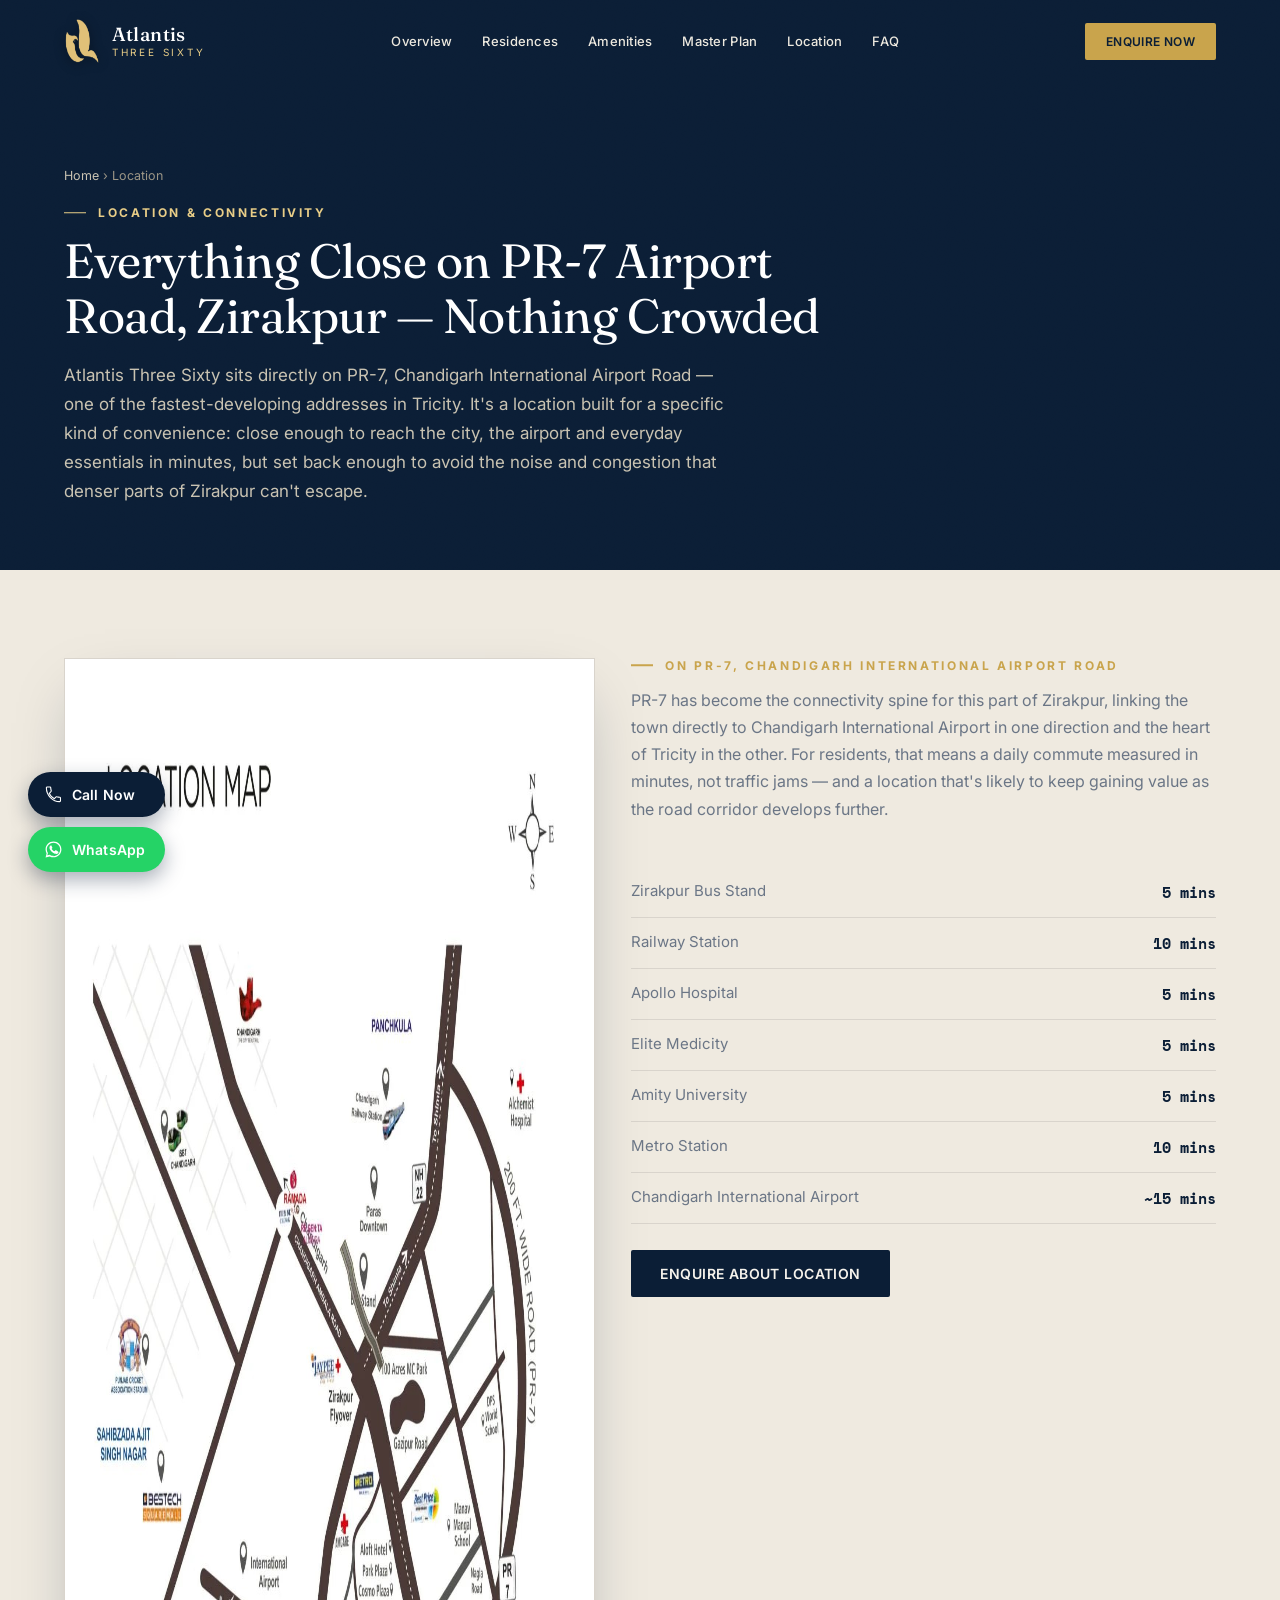
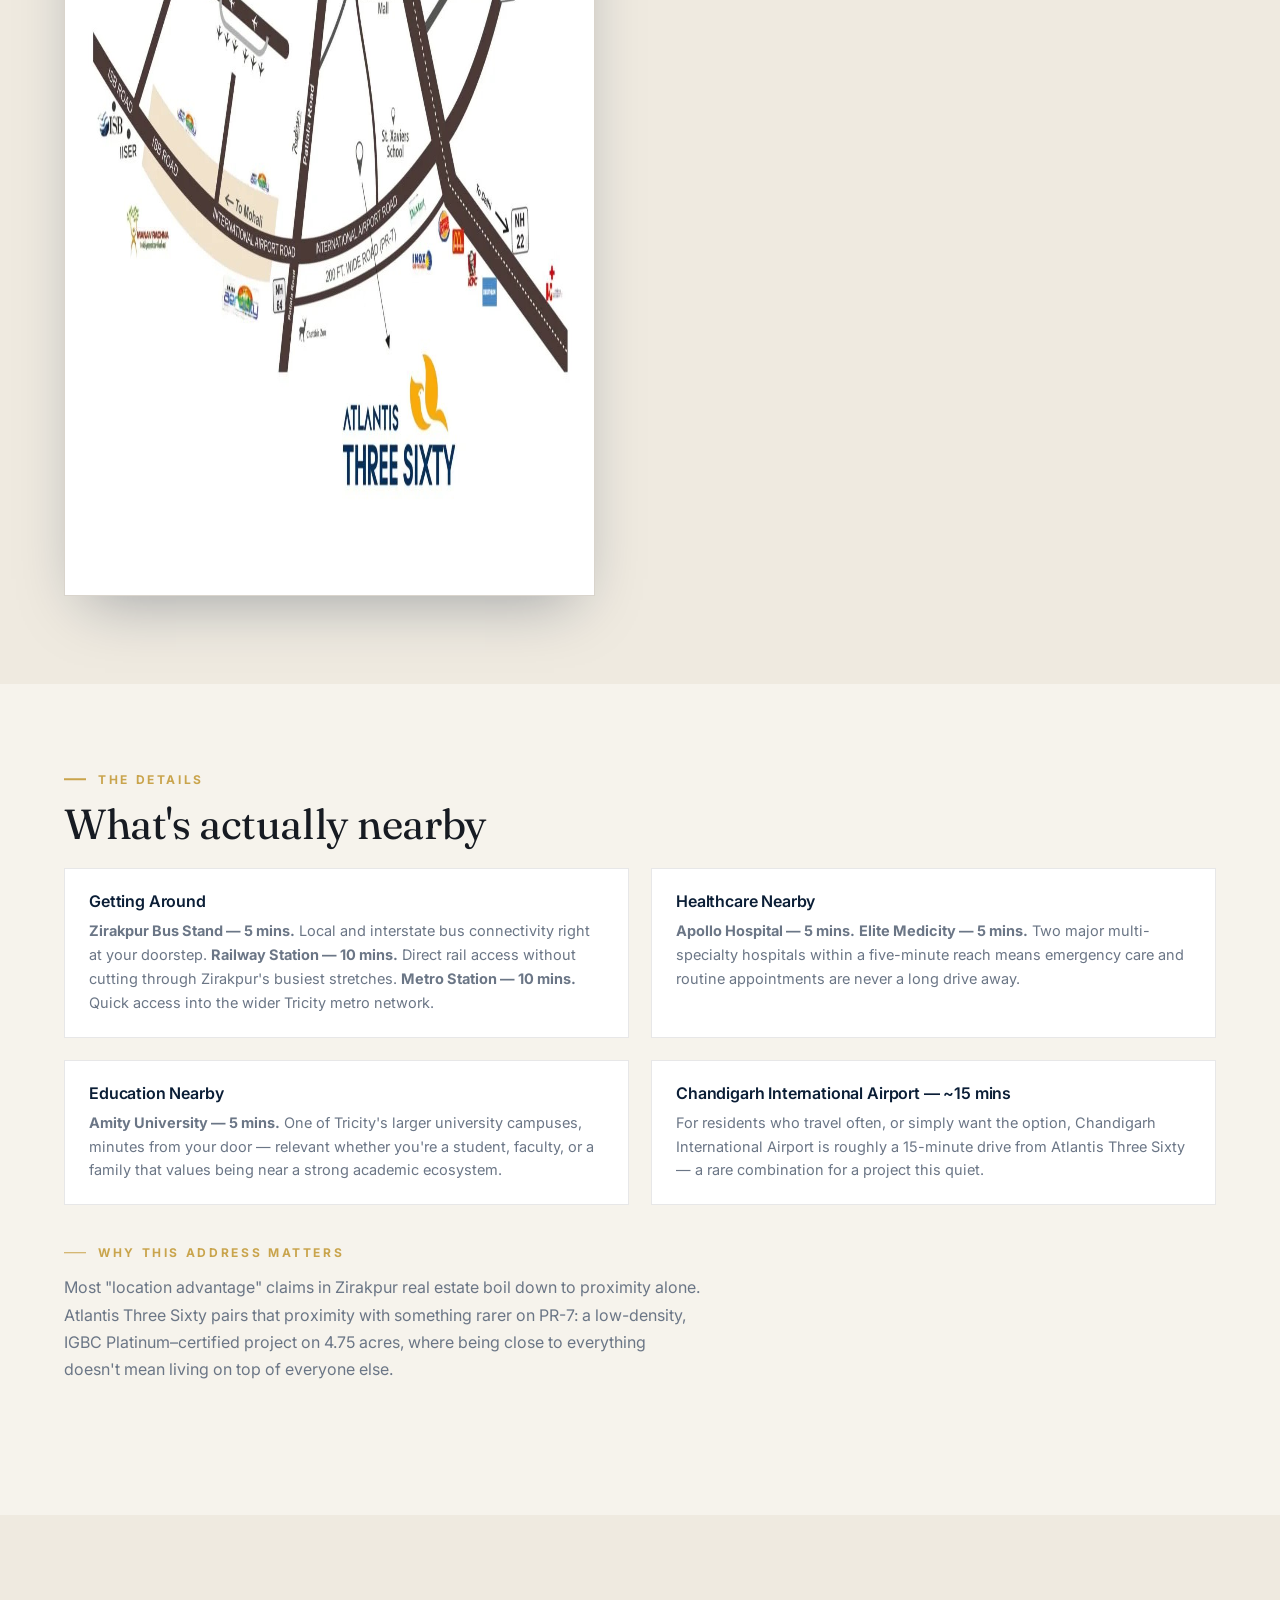
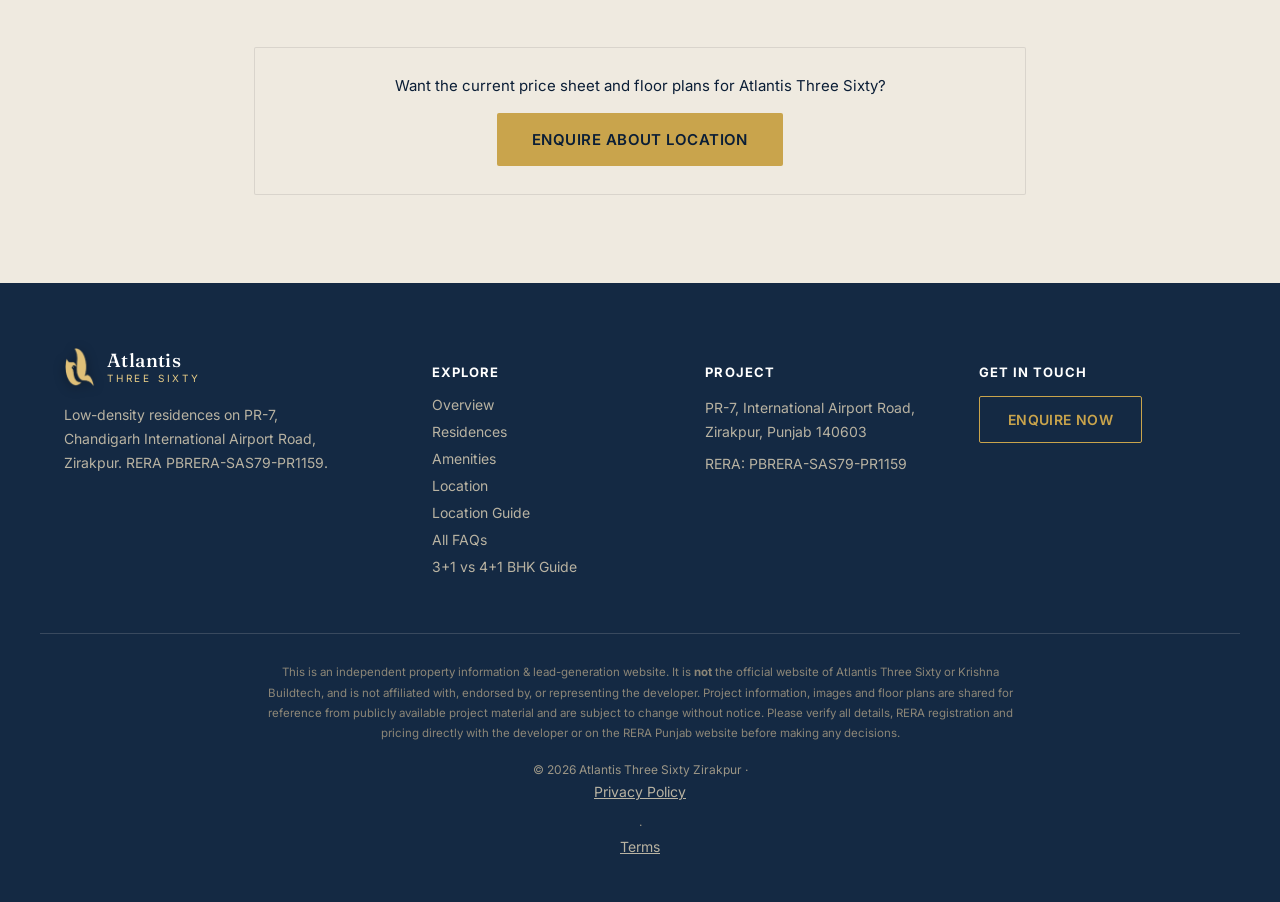
==== location/index.html @ a6341ff2 "Add files via upload" ====
<!DOCTYPE html>
<html lang="en">
<head>
<!-- Google Tag Manager -->
<script>(function(w,d,s,l,i){w[l]=w[l]||[];w[l].push({'gtm.start':
new Date().getTime(),event:'gtm.js'});var f=d.getElementsByTagName(s)[0],
j=d.createElement(s),dl=l!='dataLayer'?'&l='+l:'';j.async=true;j.src=
'https://www.googletagmanager.com/gtm.js?id='+i+dl;f.parentNode.insertBefore(j,f);
})(window,document,'script','dataLayer','GTM-KP74QM33');</script>
<!-- End Google Tag Manager -->
<meta charset="UTF-8">
<meta name="viewport" content="width=device-width, initial-scale=1, shrink-to-fit=no">
<title>Location — Atlantis Three Sixty, PR-7 Airport Road, Zirakpur</title>
<meta name="description" content="Atlantis Three Sixty sits on PR-7, Chandigarh International Airport Road, Zirakpur — minutes from the bus stand, railway station, Elite Medicity, Amity University and the airport.">
<meta name="keywords" content="Atlantis Three Sixty location, PR7 Airport Road Zirakpur, flats near Chandigarh airport road, flats near Zirakpur bus stand, apartments near Elite Medicity Zirakpur, apartments near Amity University Zirakpur">
<meta name="robots" content="index, follow, max-image-preview:large">
<link rel="canonical" href="https://atlantisthreesixtyzirakpur.com/location/">
<meta name="geo.region" content="IN-PB">
<meta name="geo.placename" content="Zirakpur, Punjab">
<meta name="geo.position" content="30.6547;76.8172">
<meta name="ICBM" content="30.6547, 76.8172">

<!-- Open Graph -->
<meta property="og:type" content="website">
<meta property="og:title" content="Location — Atlantis Three Sixty, PR-7 Airport Road, Zirakpur">
<meta property="og:description" content="Atlantis Three Sixty sits on PR-7, Chandigarh International Airport Road, Zirakpur — minutes from the bus stand, railway station, Elite Medicity, Amity University and the airport.">
<meta property="og:image" content="https://atlantisthreesixtyzirakpur.com/assets/img/location-map.jpg">
<meta property="og:url" content="https://atlantisthreesixtyzirakpur.com/location/">
<meta property="og:locale" content="en_IN">
<meta name="twitter:card" content="summary_large_image">
<meta name="twitter:title" content="Location — Atlantis Three Sixty, Zirakpur">
<meta name="twitter:description" content="On PR-7, Chandigarh International Airport Road, Zirakpur — minutes from the bus stand, railway station, hospitals, university and the airport.">
<meta name="twitter:image" content="https://atlantisthreesixtyzirakpur.com/assets/img/location-map.jpg">

<link rel="icon" type="image/png" href="../assets/img/favicon.png">
<link rel="apple-touch-icon" href="../assets/img/favicon.png">
<link rel="manifest" href="../manifest.json">
<meta name="theme-color" content="#0B1E36">

<link rel="preconnect" href="https://fonts.googleapis.com">
<link rel="preconnect" href="https://fonts.gstatic.com" crossorigin>
<link href="https://fonts.googleapis.com/css2?family=Fraunces:opsz,wght@9..144,300;9..144,400;9..144,500;9..144,600;9..144,700&family=Inter:wght@400;500;600;700;800&family=Space+Mono:wght@400;700&display=swap" rel="stylesheet">
<link rel="stylesheet" href="../styles.css">

<script type="application/ld+json">
{
  "@context": "https://schema.org",
  "@type": "BreadcrumbList",
  "itemListElement": [
    {"@type":"ListItem","position":1,"name":"Home","item":"https://atlantisthreesixtyzirakpur.com/"},
    {"@type":"ListItem","position":2,"name":"Location","item":"https://atlantisthreesixtyzirakpur.com/location/"}
  ]
}
</script>
<script type="application/ld+json">
{
  "@context": "https://schema.org",
  "@type": "Place",
  "name": "Atlantis Three Sixty — Location",
  "address": {
    "@type": "PostalAddress",
    "streetAddress": "PR-7, International Airport Road",
    "addressLocality": "Zirakpur",
    "addressRegion": "Punjab",
    "postalCode": "140603",
    "addressCountry": "IN"
  },
  "geo": {
    "@type": "GeoCoordinates",
    "latitude": 30.6547,
    "longitude": 76.8172
  }
}
</script>
</head>
<body>
<!-- Google Tag Manager (noscript) -->
<noscript><iframe src="https://www.googletagmanager.com/ns.html?id=GTM-KP74QM33"
height="0" width="0" style="display:none;visibility:hidden"></iframe></noscript>
<!-- End Google Tag Manager (noscript) -->

<!-- ============ HEADER ============ -->
<header id="site-header" class="site-header">
  <div class="header-inner">
    <a href="../index.html" class="brand">
      <img src="../assets/img/logo-icon-gold.png" alt="Atlantis Three Sixty" class="brand-mark-img" width="46" height="59">
      <span class="brand-text">
        <span class="brand-name">Atlantis</span>
        <span class="brand-sub">THREE&nbsp;SIXTY</span>
      </span>
    </a>
    <nav class="nav-desktop" aria-label="Primary">
      <a href="../index.html#overview">Overview</a>
      <a href="../index.html#configurations">Residences</a>
      <a href="../index.html#amenities">Amenities</a>
      <a href="../index.html#masterplan">Master Plan</a>
      <a href="../index.html#location">Location</a>
      <a href="../index.html#faq">FAQ</a>
    </nav>
    <div class="header-cta">
      <button class="btn btn-gold" data-open-modal data-source="header">Enquire Now</button>
      <button id="hamburger" class="hamburger" aria-label="Open menu" aria-expanded="false">
        <span></span><span></span><span></span>
      </button>
    </div>
  </div>
</header>

<!-- ============ MOBILE NAV ============ -->
<div id="mobile-nav" class="mobile-nav" aria-hidden="true">
  <nav aria-label="Mobile">
    <a href="../index.html#overview">Overview</a>
    <a href="../index.html#configurations">Residences</a>
    <a href="../index.html#pricing">Pricing</a>
    <a href="../index.html#amenities">Amenities</a>
    <a href="../index.html#masterplan">Master Plan</a>
    <a href="../index.html#gallery">Gallery</a>
    <a href="../index.html#location">Location</a>
    <a href="../index.html#faq">FAQ</a>
  </nav>
  <button class="btn btn-gold w-full" data-open-modal data-source="mobile_nav">Enquire Now</button>
</div>

<main id="top">

<!-- ============ PAGE HERO ============ -->
<section class="page-hero">
  <div class="container">
    <p class="breadcrumb-nav"><a href="../index.html">Home</a> &rsaquo; Location</p>
    <p class="section-eyebrow section-eyebrow-light">Location &amp; Connectivity</p>
    <h1>Everything Close on PR-7 Airport Road, Zirakpur — Nothing Crowded</h1>
    <p class="page-lede">Atlantis Three Sixty sits directly on PR-7, Chandigarh International Airport Road — one of the fastest-developing addresses in Tricity. It's a location built for a specific kind of convenience: close enough to reach the city, the airport and everyday essentials in minutes, but set back enough to avoid the noise and congestion that denser parts of Zirakpur can't escape.</p>
  </div>
</section>

<!-- ============ MAP + DISTANCES ============ -->
<section class="section section-ivory-alt">
  <div class="container">
    <div class="location-grid">
      <div class="location-map-wrap">
        <img src="../assets/img/location-map.jpg" alt="Atlantis Three Sixty location map — PR-7 International Airport Road, Zirakpur" loading="lazy" width="1437" height="1536">
      </div>
      <div class="location-facts">
        <p class="section-eyebrow">On PR-7, Chandigarh International Airport Road</p>
        <p class="section-lede">PR-7 has become the connectivity spine for this part of Zirakpur, linking the town directly to Chandigarh International Airport in one direction and the heart of Tricity in the other. For residents, that means a daily commute measured in minutes, not traffic jams — and a location that's likely to keep gaining value as the road corridor develops further.</p>
        <ul class="dist-list">
          <li><span>Zirakpur Bus Stand</span><strong>5 mins</strong></li>
          <li><span>Railway Station</span><strong>10 mins</strong></li>
          <li><span>Apollo Hospital</span><strong>5 mins</strong></li>
          <li><span>Elite Medicity</span><strong>5 mins</strong></li>
          <li><span>Amity University</span><strong>5 mins</strong></li>
          <li><span>Metro Station</span><strong>10 mins</strong></li>
          <li><span>Chandigarh International Airport</span><strong>~15 mins</strong></li>
        </ul>
        <button class="btn btn-navy" data-open-modal data-source="location_page">Enquire About Location</button>
      </div>
    </div>
  </div>
</section>

<!-- ============ GETTING AROUND / DETAIL CARDS ============ -->
<section class="section section-ivory">
  <div class="container">
    <p class="section-eyebrow">The Details</p>
    <h2 class="section-title">What's actually nearby</h2>
    <div class="location-fact-grid">
      <div class="location-fact-card">
        <h3>Getting Around</h3>
        <p><strong>Zirakpur Bus Stand — 5 mins.</strong> Local and interstate bus connectivity right at your doorstep. <strong>Railway Station — 10 mins.</strong> Direct rail access without cutting through Zirakpur's busiest stretches. <strong>Metro Station — 10 mins.</strong> Quick access into the wider Tricity metro network.</p>
      </div>
      <div class="location-fact-card">
        <h3>Healthcare Nearby</h3>
        <p><strong>Apollo Hospital — 5 mins.</strong> <strong>Elite Medicity — 5 mins.</strong> Two major multi-specialty hospitals within a five-minute reach means emergency care and routine appointments are never a long drive away.</p>
      </div>
      <div class="location-fact-card">
        <h3>Education Nearby</h3>
        <p><strong>Amity University — 5 mins.</strong> One of Tricity's larger university campuses, minutes from your door — relevant whether you're a student, faculty, or a family that values being near a strong academic ecosystem.</p>
      </div>
      <div class="location-fact-card">
        <h3>Chandigarh International Airport — ~15 mins</h3>
        <p>For residents who travel often, or simply want the option, Chandigarh International Airport is roughly a 15-minute drive from Atlantis Three Sixty — a rare combination for a project this quiet.</p>
      </div>
    </div>
    <p class="section-eyebrow">Why This Address Matters</p>
    <p class="section-lede">Most "location advantage" claims in Zirakpur real estate boil down to proximity alone. Atlantis Three Sixty pairs that proximity with something rarer on PR-7: a low-density, IGBC Platinum&ndash;certified project on 4.75 acres, where being close to everything doesn't mean living on top of everyone else.</p>
  </div>
</section>

<!-- ============ CTA ============ -->
<section class="section section-form">
  <div class="container container-narrow">
    <div class="content-cta">
      <p>Want the current price sheet and floor plans for Atlantis Three Sixty?</p>
      <button class="btn btn-gold btn-lg" data-open-modal data-source="location_page_cta">Enquire About Location</button>
    </div>
  </div>
</section>

</main>

<!-- ============ FOOTER ============ -->
<footer class="site-footer">
  <div class="container footer-grid">
    <div>
      <div class="brand footer-brand">
        <img src="../assets/img/logo-icon-gold.png" alt="Atlantis Three Sixty" class="brand-mark-img" width="39" height="50">
        <span class="brand-text"><span class="brand-name">Atlantis</span><span class="brand-sub">THREE&nbsp;SIXTY</span></span>
      </div>
      <p class="footer-desc">Low-density residences on PR-7, Chandigarh International Airport Road, Zirakpur. RERA PBRERA-SAS79-PR1159.</p>
    </div>
    <div>
      <h4>Explore</h4>
      <a href="../index.html#overview">Overview</a>
      <a href="../index.html#configurations">Residences</a>
      <a href="../index.html#amenities">Amenities</a>
      <a href="../index.html#location">Location</a>
      <a href=".">Location Guide</a>
      <a href="../faq/">All FAQs</a>
      <a href="../blog/3-plus-1-vs-4-plus-1-bhk/">3+1 vs 4+1 BHK Guide</a>
    </div>
    <div>
      <h4>Project</h4>
      <p>PR-7, International Airport Road,<br>Zirakpur, Punjab 140603</p>
      <p>RERA: PBRERA-SAS79-PR1159</p>
    </div>
    <div>
      <h4>Get in Touch</h4>
      <button class="btn btn-outline-gold" data-open-modal data-source="footer">Enquire Now</button>
    </div>
  </div>
  <div class="footer-legal container">
    <p>This is an independent property information &amp; lead-generation website. It is <strong>not</strong> the official website of Atlantis Three Sixty or Krishna Buildtech, and is not affiliated with, endorsed by, or representing the developer. Project information, images and floor plans are shared for reference from publicly available project material and are subject to change without notice. Please verify all details, RERA registration and pricing directly with the developer or on the RERA Punjab website before making any decisions.</p>
    <p class="footer-bottom">&copy; <span id="year"></span> Atlantis Three Sixty Zirakpur &middot; <a href="../privacy-policy.html">Privacy Policy</a> &middot; <a href="../terms.html">Terms</a></p>
  </div>
</footer>

<!-- ============ QUICK CONTACT (Call / WhatsApp) ============ -->
<div class="quick-contact" aria-label="Quick contact">
  <button class="qc-btn qc-call" type="button" data-open-modal data-source="call_widget" aria-haspopup="dialog">
    <svg viewBox="0 0 24 24" aria-hidden="true"><path d="M6.6 10.8c1.4 2.8 3.7 5.1 6.5 6.5l2.2-2.2c.3-.3.7-.4 1-.2 1.1.4 2.3.6 3.5.6a1 1 0 011 1V20a1 1 0 01-1 1C10.9 21 3 13.1 3 3.5a1 1 0 011-1H7.5a1 1 0 011 1c0 1.2.2 2.4.6 3.5.1.3 0 .7-.2 1L6.6 10.8z" fill="none" stroke="currentColor" stroke-width="1.4" stroke-linecap="round" stroke-linejoin="round"/></svg>
    <span>Call Now</span>
  </button>
  <button class="qc-btn qc-whatsapp" type="button" data-open-modal data-source="whatsapp_widget" aria-haspopup="dialog">
    <svg viewBox="0 0 24 24" fill="currentColor" aria-hidden="true"><path d="M12 2C6.5 2 2 6.5 2 12c0 1.8.5 3.5 1.3 5L2 22l5.2-1.3c1.5.8 3.1 1.2 4.8 1.2 5.5 0 10-4.5 10-10S17.5 2 12 2zm0 18c-1.6 0-3.1-.4-4.4-1.2l-.3-.2-3.1.8.8-3-.2-.3C4 14.9 3.6 13.5 3.6 12c0-4.6 3.8-8.4 8.4-8.4s8.4 3.8 8.4 8.4-3.8 8.4-8.4 8.4zm4.6-6.3c-.2-.1-1.5-.7-1.7-.8-.2-.1-.4-.1-.6.1-.2.2-.7.8-.8 1-.2.2-.3.2-.5.1-.2-.1-1-.4-1.9-1.2-.7-.6-1.2-1.4-1.3-1.6-.2-.2 0-.4.1-.5.1-.1.2-.3.4-.4.1-.1.2-.3.2-.4.1-.2 0-.3 0-.5 0-.1-.6-1.5-.8-2-.2-.5-.4-.4-.6-.4h-.5c-.2 0-.5.1-.7.3-.2.2-1 1-1 2.3 0 1.4 1 2.7 1.1 2.9.1.2 2 3.1 4.9 4.3.7.3 1.2.5 1.6.6.7.2 1.3.2 1.8.1.5-.1 1.5-.6 1.8-1.2.2-.6.2-1.1.2-1.2-.1-.2-.3-.2-.5-.3z"/></svg>
    <span>WhatsApp</span>
  </button>
</div>

<!-- ============ STICKY MOBILE BAR ============ -->
<div id="sticky-bar" class="sticky-bar">
  <button class="btn btn-gold w-full" data-open-modal data-source="sticky_bar">Enquire Now &mdash; Get Price List</button>
</div>

<!-- ============ ENQUIRY MODAL ============ -->
<div id="enquiry-modal" class="modal" aria-hidden="true">
  <div class="modal-backdrop" data-close-modal></div>
  <div class="modal-card" role="dialog" aria-modal="true" aria-labelledby="modal-title">
    <button class="modal-close" data-close-modal aria-label="Close">&times;</button>
    <div class="modal-body" id="modal-body">
      <p class="section-eyebrow">Atlantis Three Sixty</p>
      <h3 id="modal-title">Get the price list &amp; floor plans</h3>
      <p class="modal-sub">Share your details and our team will call you back shortly.</p>
      <form id="modal-form" class="enquiry-form" novalidate>
        <input type="hidden" name="source" id="modal-source" value="">
        <div class="form-row">
          <label for="md-name">Full Name</label>
          <input type="text" id="md-name" name="name" required autocomplete="name" placeholder="Your full name">
        </div>
        <div class="form-row">
          <label for="md-phone">Mobile Number</label>
          <input type="tel" id="md-phone" name="phone" required autocomplete="tel" placeholder="10-digit mobile number" inputmode="numeric">
        </div>
        <button type="submit" class="btn btn-gold btn-lg w-full">Request Callback</button>
        <p class="form-trust">Your details are only used to share project information. No spam.</p>
        <div class="form-status" id="md-status" role="status" aria-live="polite"></div>
      </form>
    </div>
  </div>
</div>

<!-- ============ LIGHTBOX ============ -->
<div id="lightbox" class="lightbox" aria-hidden="true">
  <button class="lightbox-close" data-close-lightbox aria-label="Close">&times;</button>
  <img id="lightbox-img" src="" alt="">
</div>

<script src="../script.js"></script>
</body>
</html>
---- styles.css ----
/* ============================================================
   Atlantis Three Sixty — Design tokens
   Navy #0B1E36 / Midnight #142943 / Gold #C9A44C / Gold-light #E8CD87
   Ivory #F6F3EC / Ink #171B22 / Slate #6B7686
   Display: Fraunces · Body: Inter · Data/mono: Space Mono
   ============================================================ */
:root{
  --navy:#0B1E36;
  --navy-2:#142943;
  --navy-3:#1B3358;
  --gold:#C9A44C;
  --gold-light:#E8CD87;
  --ivory:#F6F3EC;
  --ivory-alt:#EFEAE0;
  --ink:#171B22;
  --slate:#6B7686;
  --line:rgba(23,27,34,0.1);
  --line-light:rgba(246,243,236,0.16);
  --radius:2px;
  --shadow-lg:0 24px 60px -20px rgba(11,30,54,0.35);
}
*{box-sizing:border-box;}
html{scroll-behavior:smooth;}
@media (prefers-reduced-motion: reduce){ html{scroll-behavior:auto;} *{animation-duration:0.01ms !important; transition-duration:0.01ms !important;} }
body{
  margin:0;
  font-family:'Inter',sans-serif;
  color:var(--ink);
  background:var(--ivory);
  -webkit-font-smoothing:antialiased;
}
h1,h2,h3{font-family:'Fraunces',serif; margin:0; letter-spacing:-0.01em;}
a{color:inherit;}
img{max-width:100%; display:block;}
button{font-family:inherit; cursor:pointer;}
:focus-visible{outline:2px solid var(--gold); outline-offset:2px;}

.container{max-width:1200px; margin:0 auto; padding:0 24px;}
.container-narrow{max-width:820px;}
.hide-mobile{display:inline;}
@media (max-width:640px){ .hide-mobile{display:none;} }

/* ---------- Buttons ---------- */
.btn{
  display:inline-flex; align-items:center; justify-content:center;
  padding:14px 28px; font-size:14px; font-weight:600; letter-spacing:0.03em; text-transform:uppercase;
  border-radius:var(--radius); border:1px solid transparent; transition:all .25s ease; white-space:nowrap;
}
.btn-lg{padding:16px 34px; font-size:15px;}
.w-full{width:100%;}
.btn-gold{background:var(--gold); color:var(--navy); position:relative; overflow:hidden; isolation:isolate;}
.btn-gold::before{content:'';position:absolute; inset:0; background:linear-gradient(115deg, transparent 20%, rgba(255,255,255,0.55) 40%, transparent 60%); transform:translateX(-120%); transition:transform .7s ease; z-index:-1;}
.btn-gold:hover::before{transform:translateX(120%);}
.btn-gold:hover{background:var(--gold-light);}
.btn-navy{background:var(--navy); color:var(--ivory);}
.btn-navy:hover{background:var(--navy-2);}
.btn-ghost{border-color:rgba(255,255,255,0.55); color:#fff;}
.btn-ghost:hover{background:rgba(255,255,255,0.12);}
.btn-outline-gold{border-color:var(--gold); color:var(--gold); background:transparent;}
.btn-outline-gold:hover{background:var(--gold); color:var(--navy);}
.section-navy .btn-outline-gold{color:var(--gold-light); border-color:var(--gold-light);}

/* ---------- Header ---------- */
.site-header{position:fixed; top:0; left:0; right:0; z-index:120; background:rgba(11,30,54,0.0); transition:background .3s ease, box-shadow .3s ease, backdrop-filter .3s ease; padding:18px 0;}
.site-header.scrolled{background:rgba(11,30,54,0.92); backdrop-filter:blur(10px); box-shadow:0 4px 24px rgba(0,0,0,0.15); padding:10px 0;}
.header-inner{max-width:1200px; margin:0 auto; padding:0 24px; display:flex; align-items:center; justify-content:space-between;}
.brand{display:flex; align-items:center; gap:12px; text-decoration:none; color:#fff;}
.brand-mark-img{display:block; height:46px; width:auto; object-fit:contain; filter:drop-shadow(0 2px 6px rgba(0,0,0,0.35));}
.brand-text{display:flex; flex-direction:column; line-height:1;}
.brand-name{font-family:'Fraunces',serif; font-size:19px; font-weight:500; letter-spacing:0.02em;}
.brand-sub{font-family:'Inter',sans-serif; font-size:10px; letter-spacing:0.28em; color:var(--gold-light); margin-top:3px;}
.nav-desktop{display:none; gap:30px; font-size:13px; font-weight:500; letter-spacing:0.02em;}
.nav-desktop a{color:#EDE9DF; text-decoration:none; position:relative; padding:4px 0;}
.nav-desktop a::after{content:'';position:absolute;left:0;bottom:0;width:0;height:1px;background:var(--gold);transition:width .25s ease;}
.nav-desktop a:hover::after{width:100%;}
.header-cta{display:flex; align-items:center; gap:14px;}
.header-cta .btn-gold{padding:10px 20px; font-size:12px;}
@media (min-width:960px){ .nav-desktop{display:flex;} }
@media (max-width:400px){
  .brand-name{font-size:16px;}
  .brand-sub{font-size:9px; letter-spacing:0.22em;}
  .header-cta .btn-gold{padding:9px 14px; font-size:11px;}
  .header-cta{gap:8px;}
}

.hamburger{width:34px; height:34px; position:relative; background:none; border:none; display:flex; flex-direction:column; align-items:center; justify-content:center; gap:6px;}
.hamburger span{display:block; width:22px; height:2px; background:#fff; transition:all .3s ease;}
.hamburger[aria-expanded="true"] span:nth-child(1){transform:translateY(8px) rotate(45deg);}
.hamburger[aria-expanded="true"] span:nth-child(2){opacity:0;}
.hamburger[aria-expanded="true"] span:nth-child(3){transform:translateY(-8px) rotate(-45deg);}
@media (min-width:960px){ .hamburger{display:none;} }

.mobile-nav{position:fixed; inset:0; z-index:150; background:var(--navy); transform:translateY(-100%); transition:transform .35s ease; display:flex; flex-direction:column; justify-content:center; padding:32px 28px; gap:36px;}
.mobile-nav.open{transform:translateY(0);}
.mobile-nav nav{display:flex; flex-direction:column; gap:22px;}
.mobile-nav nav a{color:#fff; text-decoration:none; font-family:'Fraunces',serif; font-size:26px; font-weight:400;}
@media (min-width:960px){ .mobile-nav{display:none;} }

/* ---------- Hero ---------- */
.hero{position:relative; min-height:100svh; display:flex; flex-direction:column; justify-content:center; overflow:hidden; background:var(--navy);}
.hero-media{position:absolute; inset:0; overflow:hidden;}
.hero-bg-img{width:100%; height:100%; object-fit:cover; object-position:center 20%; transform:scale(1.06); animation:heroKenBurns 24s ease-in-out infinite alternate;}
@keyframes heroKenBurns{ from{ transform:scale(1.06);} to{ transform:scale(1.14) translateY(-1%);} }
@media (prefers-reduced-motion: reduce){ .hero-bg-img{animation:none; transform:scale(1.0);} }
.hero-scrim{position:absolute; inset:0; background:linear-gradient(180deg, rgba(6,17,32,0.65) 0%, rgba(8,22,40,0.3) 38%, rgba(6,15,28,0.55) 70%, rgba(6,15,28,0.92) 100%);}
.hero-grain{position:absolute; inset:0; opacity:0.05; pointer-events:none; mix-blend-mode:overlay; background-image:url("data:image/svg+xml,%3Csvg xmlns='http://www.w3.org/2000/svg' width='120' height='120'%3E%3Cfilter id='n'%3E%3CfeTurbulence type='fractalNoise' baseFrequency='0.9' numOctaves='2' stitchTiles='stitch'/%3E%3C/filter%3E%3Crect width='100%25' height='100%25' filter='url(%23n)'/%3E%3C/svg%3E");}
.hero-panel{position:relative; z-index:2; width:100%;}
.hero-content{width:100%; max-width:1200px; margin:0 auto; padding:150px 24px 40px; color:#fff;}
.eyebrow{font-size:12px; letter-spacing:0.24em; text-transform:uppercase; color:var(--gold-light); margin:0 0 20px; font-weight:600; display:flex; align-items:center; gap:12px;}
.eyebrow::before{content:''; width:26px; height:1.5px; background:var(--gold-light); display:inline-block;}
.hero h1{font-size:clamp(44px,8.5vw,96px); font-weight:400; line-height:0.96; margin:0 0 22px; color:#fff;}
.hero h1 span{display:block; color:var(--gold-light); font-style:italic; font-weight:300;}
.hero-subhead{font-family:'Inter',sans-serif; font-size:16px; font-weight:600; letter-spacing:0.01em; color:var(--gold-light); margin:0 0 18px;}
.hero-tagline{max-width:580px; font-size:18px; line-height:1.65; color:#E7E2D6; margin:0 0 38px;}
.hero-ctas{display:flex; flex-wrap:wrap; gap:16px;}
.hero-stat-strip{position:relative; z-index:2; max-width:1080px; margin:0 auto 40px; background:rgba(11,30,54,0.72); backdrop-filter:blur(14px); border:1px solid rgba(232,205,135,0.22); border-radius:2px; display:flex; flex-wrap:wrap; align-items:center; gap:0; padding:0 8px; width:calc(100% - 48px);}
.hero-stat-strip > div{flex:1 1 auto; display:flex; flex-direction:column; padding:22px 24px; border-right:1px solid rgba(232,205,135,0.16); min-width:100px;}
.hero-stat-strip .num{font-family:'Space Mono',monospace; font-size:24px; font-weight:700; color:var(--gold-light);}
.hero-stat-strip .lbl{font-size:10.5px; letter-spacing:0.12em; text-transform:uppercase; color:#C9C3B2; margin-top:4px;}
.hero-stat-rera{flex:1 1 auto; padding:22px 24px; font-family:'Space Mono',monospace; font-size:11px; color:#B9B3A2; letter-spacing:0.02em;}

/* Desktop: true split panel — image left, solid navy content panel right.
   This avoids depending on object-fit crop behaviour, which is what made
   the wide-screen hero look unbalanced (the render has empty navy space
   on its right third that dominated on wide viewports). */
@media (min-width:960px){
  .hero-media{width:56%; right:auto;}
  .hero-scrim{background:linear-gradient(90deg, rgba(6,15,28,0.05) 0%, rgba(6,15,28,0.15) 62%, var(--navy) 88%), linear-gradient(180deg, rgba(6,17,32,0.35) 0%, rgba(6,15,28,0.15) 40%, rgba(6,15,28,0.5) 100%);}
  .hero-panel{margin-left:52%; min-height:100svh; display:flex; align-items:center; background:linear-gradient(120deg, rgba(11,30,54,0.0) 0%, var(--navy) 14%);}
  .hero-content{padding:40px 60px 100px 70px; margin:0;}
  .hero-bg-img{object-position:center 18%;}
  .hero-stat-strip{margin:0; position:absolute; left:52%; right:24px; bottom:36px; width:auto;}
}
@media (min-width:1180px){
  .hero-content{padding-left:90px;}
}
@media (max-width:820px){
  .hero-stat-strip{margin:32px 20px 24px;}
}
@media (max-width:640px){
  .hero-content{padding-top:120px;}
  .hero-stat-strip{margin:24px 20px 20px; flex-direction:column; align-items:stretch;}
  .hero-stat-strip > div{border-right:none; border-bottom:1px solid rgba(232,205,135,0.16); flex-direction:row; justify-content:space-between; align-items:baseline; padding:14px 20px;}
  .hero-stat-rera{padding:14px 20px; text-align:center;}
}

/* ---------- Scroll reveal ---------- */
.reveal{opacity:0; transform:translateY(22px); transition:opacity .7s ease, transform .7s ease;}
.reveal.in-view{opacity:1; transform:translateY(0);}
@media (prefers-reduced-motion: reduce){ .reveal{opacity:1; transform:none; transition:none;} }

/* ---------- Sections ---------- */
.section{padding:88px 0;}
@media (max-width:640px){ .section{padding:56px 0;} }
.section-ivory{background:var(--ivory);}
.section-ivory-alt{background:var(--ivory-alt);}
.section-navy{background:var(--navy); color:#EDE9DF; position:relative;}
.section-navy::before{content:''; position:absolute; inset:0; opacity:0.035; pointer-events:none; mix-blend-mode:overlay; background-image:url("data:image/svg+xml,%3Csvg xmlns='http://www.w3.org/2000/svg' width='120' height='120'%3E%3Cfilter id='n'%3E%3CfeTurbulence type='fractalNoise' baseFrequency='0.9' numOctaves='2' stitchTiles='stitch'/%3E%3C/filter%3E%3Crect width='100%25' height='100%25' filter='url(%23n)'/%3E%3C/svg%3E");}
.section-navy > .container{position:relative; z-index:1;}
.section-form{background:var(--ivory-alt);}
.section-eyebrow{font-size:12px; letter-spacing:0.22em; text-transform:uppercase; color:var(--gold); font-weight:700; margin:0 0 14px; position:relative; padding-left:34px;}
.section-eyebrow::before{content:''; position:absolute; left:0; top:50%; width:22px; height:1.5px; background:var(--gold); transform:translateY(-50%);}
.section-eyebrow-light{color:var(--gold-light);}
.section-eyebrow-light::before{background:var(--gold-light);}
.section-title{font-size:clamp(28px,4vw,42px); font-weight:400; line-height:1.12; margin:0 0 20px; max-width:780px;}
.section-title-light{color:#fff;}
.section-lede{font-size:16px; line-height:1.7; color:var(--slate); max-width:640px; margin:0 0 44px;}
.section-lede-light{color:#C9C3B2;}
.section-kicker{font-family:'Inter',sans-serif; font-size:14px; font-weight:600; color:var(--navy); max-width:640px; margin:-8px 0 18px;}
.section-kicker-light{color:var(--gold-light);}
.section-actions{display:flex; align-items:center; flex-wrap:wrap; gap:20px;}
.link-more{font-size:13px; font-weight:600; letter-spacing:0.02em; color:var(--navy); text-decoration:underline; text-underline-offset:3px;}
.link-more-light{display:inline-block; margin-top:28px; color:var(--gold-light);}

/* ---------- Ring diagram ---------- */
.ring-wrap{display:grid; gap:56px; align-items:center;}
@media (min-width:900px){ .ring-wrap{grid-template-columns:420px 1fr;} }
.ring-diagram{position:relative; width:100%; max-width:380px; margin:0 auto;}
.ring-svg{width:100%; height:auto;}
.ring-track{fill:none; stroke:var(--line); stroke-width:1;}
.ring-progress{fill:none; stroke:var(--gold); stroke-width:2; stroke-dasharray:942; stroke-dashoffset:942; transform-origin:180px 180px; transform:rotate(-90deg); transition:stroke-dashoffset 1.6s ease;}
.ring-progress.animate{stroke-dashoffset:0;}
.ring-center-num{font-family:'Space Mono',monospace; font-size:34px; fill:var(--navy); font-weight:700;}
.ring-center-lbl{font-family:'Inter',sans-serif; font-size:12px; fill:var(--slate); letter-spacing:0.08em; text-transform:uppercase;}
.ring-point{position:absolute; display:flex; flex-direction:column; align-items:center; font-size:11px;}
.rp-deg{font-family:'Space Mono',monospace; color:var(--gold); font-weight:700; font-size:11px;}
.rp-label{color:var(--slate); letter-spacing:0.06em; text-transform:uppercase; font-size:10px; margin-top:2px;}
.rp-1{top:-6px; left:50%; transform:translateX(-50%);}
.rp-2{top:50%; right:-14px; transform:translateY(-50%);}
.rp-3{bottom:-6px; left:50%; transform:translateX(-50%);}
.rp-4{top:50%; left:-14px; transform:translateY(-50%);}
.ring-copy{display:flex; flex-direction:column; gap:28px;}
.ring-feature h3{font-size:19px; font-weight:500; margin-bottom:8px; color:var(--navy);}
.ring-feature p{margin:0; color:var(--slate); line-height:1.65; font-size:15px;}

/* ---------- Why grid ---------- */
.why-grid{display:grid; grid-template-columns:repeat(2,1fr); gap:1px; background:var(--line-light); border:1px solid var(--line-light);}
@media (min-width:800px){ .why-grid{grid-template-columns:repeat(4,1fr);} }
.why-card{background:var(--navy-3); padding:36px 26px; transition:transform .35s ease, background .35s ease;}
.why-card:hover{transform:translateY(-6px); background:#213a5f;}
.why-num{display:block; font-family:'Space Mono',monospace; font-size:28px; color:var(--gold); font-weight:700; margin-bottom:14px;}
.why-card h3{font-size:18px; font-weight:500; color:#fff; margin-bottom:10px;}
.why-card p{font-size:14px; line-height:1.6; color:#B9B3A2; margin:0;}

/* ---------- Tower tabs ---------- */
.tower-tabs{display:flex; flex-wrap:nowrap; gap:0; margin-bottom:40px; border-bottom:1px solid var(--line); overflow-x:auto; -webkit-overflow-scrolling:touch; scrollbar-width:none;}
.tower-tabs::-webkit-scrollbar{display:none;}
.tower-tab{background:none; border:none; padding:12px 4px; margin-right:26px; font-size:14px; font-weight:600; letter-spacing:0.03em; color:var(--slate); border-bottom:2px solid transparent; transition:all .2s ease; flex-shrink:0; white-space:nowrap;}
.tower-tab.active,.tower-tab:hover{color:var(--navy); border-bottom-color:var(--gold);}
.tower-panel{display:none;}
.tower-panel.active{display:block; animation:fadein .4s ease;}
@keyframes fadein{from{opacity:0; transform:translateY(8px);} to{opacity:1; transform:translateY(0);}}
.tower-panel-grid{display:grid; gap:36px;}
@media (min-width:860px){ .tower-panel-grid{grid-template-columns:1fr 1fr; align-items:start;} }
.tower-plan-img{position:relative; border:1px solid var(--line); background:#fff; padding:0; overflow:hidden; border-radius:var(--radius); box-shadow:var(--shadow-lg); transition:transform .35s ease, box-shadow .35s ease;}
.tower-plan-img:hover{transform:translateY(-4px); box-shadow:0 30px 70px -20px rgba(11,30,54,0.45);}
.tower-plan-img img{width:100%; height:auto;}
.plan-zoom{position:absolute; bottom:14px; right:14px; background:rgba(11,30,54,0.85); color:#fff; font-size:11px; letter-spacing:0.06em; padding:6px 12px; border-radius:20px;}
.tower-plan-facts h3{font-size:24px; font-weight:500; color:var(--navy); margin-bottom:22px;}
.fact-list{list-style:none; margin:0 0 30px; padding:0; border-top:1px solid var(--line);}
.fact-list li{display:flex; justify-content:space-between; padding:13px 0; border-bottom:1px solid var(--line); font-size:14px;}
.fact-list li span{color:var(--slate);}
.fact-list li strong{color:var(--ink); font-weight:600; text-align:right;}

/* ---------- Pricing ---------- */
.price-table{border:1px solid var(--line-light); border-radius:var(--radius); overflow:hidden;}
.price-row{display:grid; grid-template-columns:1fr 1fr 0.6fr auto; gap:12px; align-items:center; padding:18px 22px; border-bottom:1px solid var(--line-light); font-size:14px;}
.price-row:last-child{border-bottom:none;}
.price-row-head{background:rgba(255,255,255,0.04); font-size:11px; letter-spacing:0.1em; text-transform:uppercase; color:var(--gold-light);}
.price-row:not(.price-row-head) span:first-child{font-weight:600; color:#fff; font-family:'Fraunces',serif; font-size:17px;}
.price-row span:nth-child(2),.price-row span:nth-child(3){color:#C9C3B2;}
.price-row .btn{padding:9px 18px; font-size:11px; justify-self:end;}
.price-note{font-size:12px; color:#9C9686; margin-top:18px;}
@media (max-width:700px){
  .price-row{grid-template-columns:1fr auto; row-gap:6px;}
  .price-row span:nth-child(3){display:none;}
  .price-row-head{display:none;}
}

/* ---------- Amenities ---------- */
.amenity-grid{display:grid; grid-template-columns:repeat(2,1fr); gap:1px; background:var(--line);}
@media (min-width:640px){ .amenity-grid{grid-template-columns:repeat(3,1fr);} }
@media (min-width:960px){ .amenity-grid{grid-template-columns:repeat(4,1fr);} }
.amenity-card{background:var(--ivory); padding:32px 20px; display:flex; flex-direction:column; align-items:flex-start; gap:16px; transition:background .25s ease, transform .25s ease, box-shadow .25s ease;}
.amenity-card:hover{background:#fff; transform:translateY(-4px); box-shadow:0 16px 32px -12px rgba(11,30,54,0.18); position:relative; z-index:1;}
.amenity-card svg{width:30px; height:30px; color:var(--gold);}
.amenity-card span{font-size:14px; font-weight:600; color:var(--navy); line-height:1.4;}

/* ---------- Video ---------- */
.video-frame{border:1px solid var(--line-light); background:#000; box-shadow:var(--shadow-lg); max-width:920px; margin:0 auto;}
.video-frame video{width:100%; display:block;}

.split-video-grid{display:grid; gap:44px; align-items:center;}
@media (min-width:860px){ .split-video-grid{grid-template-columns:1fr 340px;} .split-video-grid.reverse{grid-template-columns:340px 1fr;} .split-video-grid.reverse .split-video-frame{order:1;} .split-video-grid.reverse .split-video-copy{order:2;} }
.split-video-frame{border:1px solid var(--line-light); background:#000; box-shadow:var(--shadow-lg); overflow:hidden; margin:0 auto; width:100%; max-width:340px;}
.split-video-frame.portrait video{width:100%; display:block; aspect-ratio:9/16; object-fit:cover;}
.split-video-copy .btn{margin-top:8px;}
.section-navy .split-video-copy p.section-lede{color:#C9C3B2;}

/* ---------- Master plan ---------- */
.masterplan-frame{border:1px solid var(--line-light); background:#fff; padding:10px; max-width:640px; margin:0 auto; box-shadow:var(--shadow-lg);}

/* ---------- Gallery ---------- */
.gallery-grid{display:grid; grid-template-columns:repeat(2,1fr); grid-auto-rows:200px; gap:10px;}
@media (min-width:760px){ .gallery-grid{grid-template-columns:repeat(4,1fr); grid-auto-rows:240px;} .gallery-tall{grid-row:span 2; grid-column:span 2;} }
.gallery-item{position:relative; overflow:hidden; border:none; padding:0; background:var(--navy);}
.gallery-item img{width:100%; height:100%; object-fit:cover; transition:transform .5s ease;}
.gallery-item:hover img{transform:scale(1.06);}

/* ---------- Location ---------- */
.location-grid{display:grid; gap:36px;}
@media (min-width:900px){ .location-grid{grid-template-columns:1fr 1.1fr;} }
.location-map-wrap{border:1px solid var(--line); box-shadow:var(--shadow-lg);}
.dist-list{list-style:none; margin:0 0 26px; padding:0;}
.dist-list li{display:flex; justify-content:space-between; padding:14px 0; border-bottom:1px solid var(--line); font-size:15px;}
.dist-list li span{color:var(--slate);}
.dist-list li strong{color:var(--navy); font-family:'Space Mono',monospace; font-weight:700;}

/* ---------- FAQ ---------- */
.faq-list{display:flex; flex-direction:column; gap:2px;}
.faq-item{background:rgba(255,255,255,0.03); border:1px solid var(--line-light); padding:18px 22px;}
.faq-item summary{cursor:pointer; font-weight:600; font-size:15.5px; list-style:none; display:flex; justify-content:space-between; align-items:center; color:#fff;}
.faq-item summary::-webkit-details-marker{display:none;}
.faq-item summary::after{content:'+'; font-size:22px; color:var(--gold); font-weight:300; margin-left:16px;}
.faq-item[open] summary::after{content:'\2212';}
.faq-item p{margin:14px 0 2px; color:#C9C3B2; font-size:14.5px; line-height:1.65;}

/* ---------- Forms ---------- */
.enquiry-form{display:flex; flex-direction:column; gap:18px; margin-top:8px;}
.form-row{display:flex; flex-direction:column; gap:6px;}
.form-row label{font-size:12px; font-weight:600; letter-spacing:0.03em; text-transform:uppercase; color:var(--slate);}
.form-row input,.form-row select{
  padding:14px 16px; border:1px solid var(--line); border-radius:var(--radius); background:#fff;
  font-size:16px; font-family:'Inter',sans-serif; color:var(--ink); width:100%;
}
.form-row input:focus,.form-row select:focus{border-color:var(--gold);}
.form-trust{font-size:12px; color:var(--slate); text-align:center; margin:0;}
.form-status{min-height:20px; text-align:center; font-size:14px; font-weight:600;}
.form-status.success{color:#1E7A46;}
.form-status.error{color:#B4423C;}
.section-form .enquiry-form{background:#fff; padding:32px; border:1px solid var(--line); box-shadow:var(--shadow-lg);}

/* success state */
.form-success{display:flex; flex-direction:column; align-items:center; text-align:center; gap:14px; padding:20px 0;}
.form-success .check{width:56px; height:56px; border-radius:50%; background:var(--gold); display:flex; align-items:center; justify-content:center;}
.form-success .check svg{width:26px; height:26px; color:var(--navy);}
.form-success h4{font-family:'Fraunces',serif; font-size:22px; margin:0; color:var(--navy);}
.form-success p{margin:0; color:var(--slate); font-size:14px;}

/* ---------- Sticky mobile bar ---------- */
.sticky-bar{position:fixed; left:0; right:0; bottom:0; z-index:110; background:var(--navy); padding:12px 16px calc(12px + env(safe-area-inset-bottom)); box-shadow:0 -6px 24px rgba(0,0,0,0.2); transform:translateY(100%); transition:transform .3s ease;}
.sticky-bar.visible{transform:translateY(0);}
@media (min-width:960px){ .sticky-bar{display:none;} }

/* ---------- Quick contact (Call / WhatsApp) ---------- */
.quick-contact{position:fixed; left:16px; bottom:calc(92px + env(safe-area-inset-bottom)); z-index:130; display:flex; flex-direction:column; gap:10px;}
@media (min-width:960px){ .quick-contact{left:28px; bottom:28px;} }
.qc-btn{display:flex; align-items:center; gap:9px; border:none; border-radius:999px; padding:13px 20px 13px 16px; font-family:'Inter',sans-serif; font-size:14px; font-weight:600; letter-spacing:0.01em; color:#fff; cursor:pointer; box-shadow:0 8px 20px rgba(11,30,54,0.35); transition:transform .2s ease, box-shadow .2s ease;}
.qc-btn:hover{transform:translateY(-2px); box-shadow:0 12px 26px rgba(11,30,54,0.4);}
.qc-btn svg{width:19px; height:19px; flex-shrink:0;}
.qc-call{background:var(--navy);}
.qc-call:hover{background:var(--navy-2);}
.qc-whatsapp{background:#25D366;}
.qc-whatsapp:hover{background:#20bd5a;}
@media (prefers-reduced-motion: reduce){ .qc-btn{transition:none;} }

/* ---------- Modal ---------- */
.modal{position:fixed; inset:0; z-index:200; display:none; align-items:center; justify-content:center; padding:20px;}
.modal.open{display:flex;}
.modal-backdrop{position:absolute; inset:0; background:rgba(11,30,54,0.72); backdrop-filter:blur(3px);}
.modal-card{position:relative; background:var(--ivory); max-width:440px; width:100%; padding:40px 30px 36px; border-radius:var(--radius); box-shadow:0 40px 80px rgba(0,0,0,0.4); max-height:90vh; overflow-y:auto; animation:modalIn .3s ease;}
.modal-card::before{content:''; position:absolute; top:0; left:0; right:0; height:3px; background:linear-gradient(90deg, var(--gold) 0%, var(--gold-light) 50%, var(--gold) 100%);}
@keyframes modalIn{from{opacity:0; transform:scale(0.96) translateY(10px);} to{opacity:1; transform:scale(1) translateY(0);}}
.modal-close{position:absolute; top:14px; right:16px; background:none; border:none; font-size:26px; line-height:1; color:var(--slate);}
.modal-sub{color:var(--slate); font-size:14px; margin:0 0 22px;}

/* ---------- Lightbox ---------- */
.lightbox{position:fixed; inset:0; z-index:300; background:rgba(11,30,54,0.95); display:none; align-items:center; justify-content:center; padding:30px;}
.lightbox.open{display:flex;}
.lightbox img{max-width:100%; max-height:90vh; object-fit:contain; box-shadow:0 20px 60px rgba(0,0,0,0.5);}
.lightbox-close{position:absolute; top:20px; right:24px; background:none; border:none; color:#fff; font-size:34px; line-height:1;}

/* ---------- Footer ---------- */
.site-footer{background:var(--navy-2); color:#B9B3A2; padding:64px 0 0;}
.footer-grid{display:grid; gap:36px; padding-bottom:48px; border-bottom:1px solid var(--line-light);}
@media (min-width:800px){ .footer-grid{grid-template-columns:1.4fr 1fr 1fr 1fr;} }
.footer-brand{color:#fff; margin-bottom:16px;}
.footer-brand .brand-mark-img{height:40px;}
.footer-desc{font-size:13.5px; line-height:1.6; max-width:280px;}
.site-footer h4{color:#fff; font-size:13px; letter-spacing:0.08em; text-transform:uppercase; margin-bottom:16px;}
.site-footer a{display:block; text-decoration:none; color:#B9B3A2; font-size:14px; margin-bottom:10px;}
.site-footer a:hover{color:var(--gold-light);}
.site-footer p{font-size:14px; line-height:1.7; margin:0 0 8px;}
.footer-legal{padding:28px 24px 32px; text-align:center;}
.footer-legal p{font-size:11.5px; line-height:1.75; color:#8C8677; max-width:760px; margin:0 auto;}
.footer-legal a{color:#B9B3A2; text-decoration:underline;}
.footer-legal p.footer-bottom{margin-top:16px; font-size:12px; color:#9C9686;}

/* ---------- Interior content pages (location / faq / blog) ---------- */
.page-hero{padding:168px 0 64px; background:var(--navy); color:#EDE9DF; position:relative;}
.page-hero::before{content:''; position:absolute; inset:0; opacity:0.035; pointer-events:none; mix-blend-mode:overlay; background-image:url("data:image/svg+xml,%3Csvg xmlns='http://www.w3.org/2000/svg' width='120' height='120'%3E%3Cfilter id='n'%3E%3CfeTurbulence type='fractalNoise' baseFrequency='0.9' numOctaves='2' stitchTiles='stitch'/%3E%3C/filter%3E%3Crect width='100%25' height='100%25' filter='url(%23n)'/%3E%3C/svg%3E");}
.page-hero > .container{position:relative; z-index:1;}
@media (max-width:640px){ .page-hero{padding:140px 0 48px;} }
.breadcrumb-nav{font-size:12.5px; color:#9C9686; margin:0 0 22px;}
.breadcrumb-nav a{color:#C9C3B2; text-decoration:none;}
.breadcrumb-nav a:hover{color:var(--gold-light); text-decoration:underline;}
.page-hero h1{font-size:clamp(30px,4.4vw,48px); font-weight:400; line-height:1.14; color:#fff; max-width:820px; margin:0 0 18px;}
.page-hero .page-lede{font-size:17px; line-height:1.7; color:#C9C3B2; max-width:680px; margin:0;}
.article-prose{max-width:720px; margin:0 auto;}
.article-prose h2{font-size:clamp(22px,3vw,28px); font-weight:500; color:var(--navy); margin:44px 0 16px;}
.article-prose h2:first-child{margin-top:0;}
.article-prose p{font-size:16px; line-height:1.8; color:var(--slate); margin:0 0 20px;}
.article-prose ul{margin:0 0 20px; padding-left:22px;}
.article-prose li{font-size:16px; line-height:1.8; color:var(--slate); margin:0 0 10px;}
.article-prose li strong{color:var(--ink);}
.article-prose a{color:var(--navy); text-decoration:underline; text-underline-offset:2px;}
.article-meta{font-family:'Space Mono',monospace; font-size:12px; letter-spacing:0.04em; color:var(--slate); margin:0 0 32px; text-transform:uppercase;}
.content-cta{background:var(--ivory-alt); border:1px solid var(--line); border-radius:2px; padding:28px 32px; margin:44px 0 0; text-align:center;}
.content-cta p{margin:0 0 18px; color:var(--navy); font-size:15px;}
.faq-hub-list .faq-item{background:#fff; border:1px solid var(--line); margin-bottom:2px;}
.faq-hub-list .faq-item summary{color:var(--ink);}
.faq-hub-list .faq-item p{color:var(--slate);}
.location-fact-grid{display:grid; gap:22px; margin:0 0 40px;}
@media (min-width:720px){ .location-fact-grid{grid-template-columns:1fr 1fr;} }
.location-fact-card{background:#fff; border:1px solid var(--line); padding:22px 24px;}
.location-fact-card h3{font-size:16px; font-weight:600; color:var(--navy); margin:0 0 8px; font-family:'Inter',sans-serif;}
.location-fact-card p{font-size:14.5px; line-height:1.65; color:var(--slate); margin:0;}
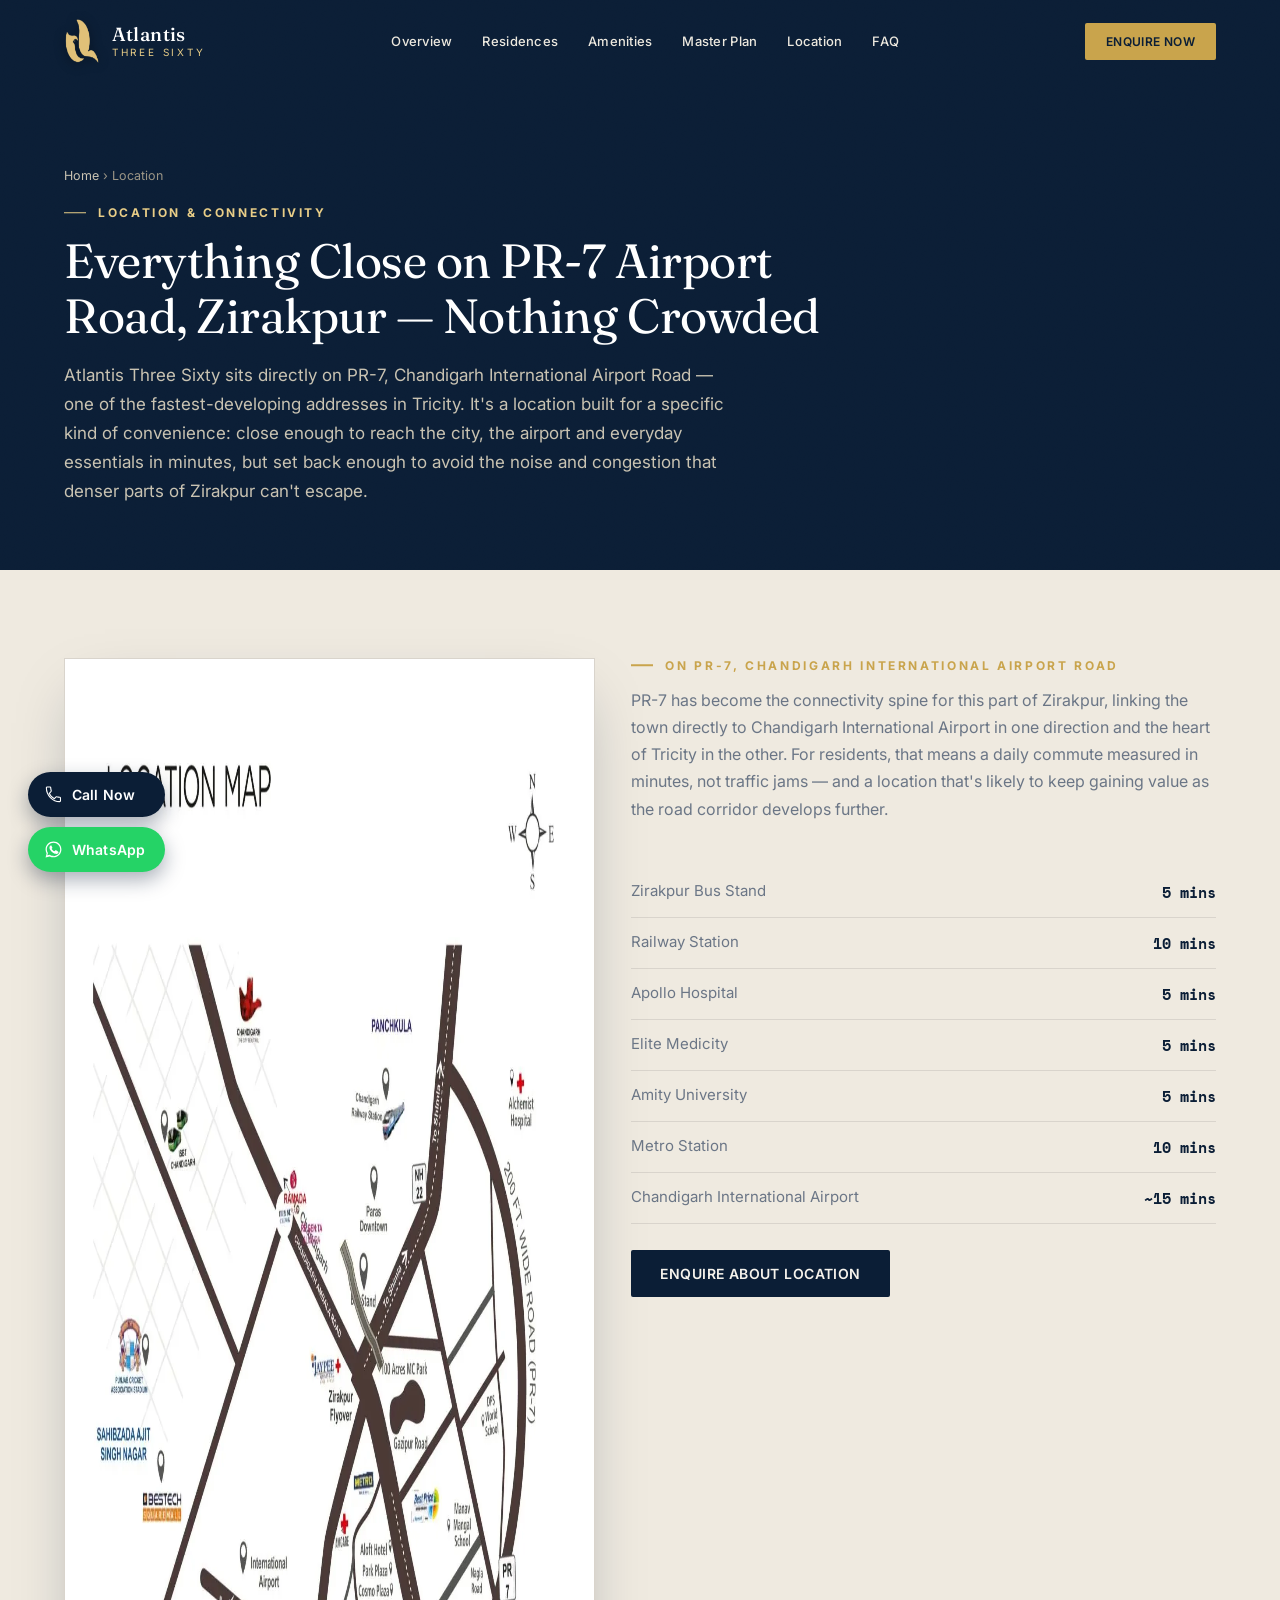
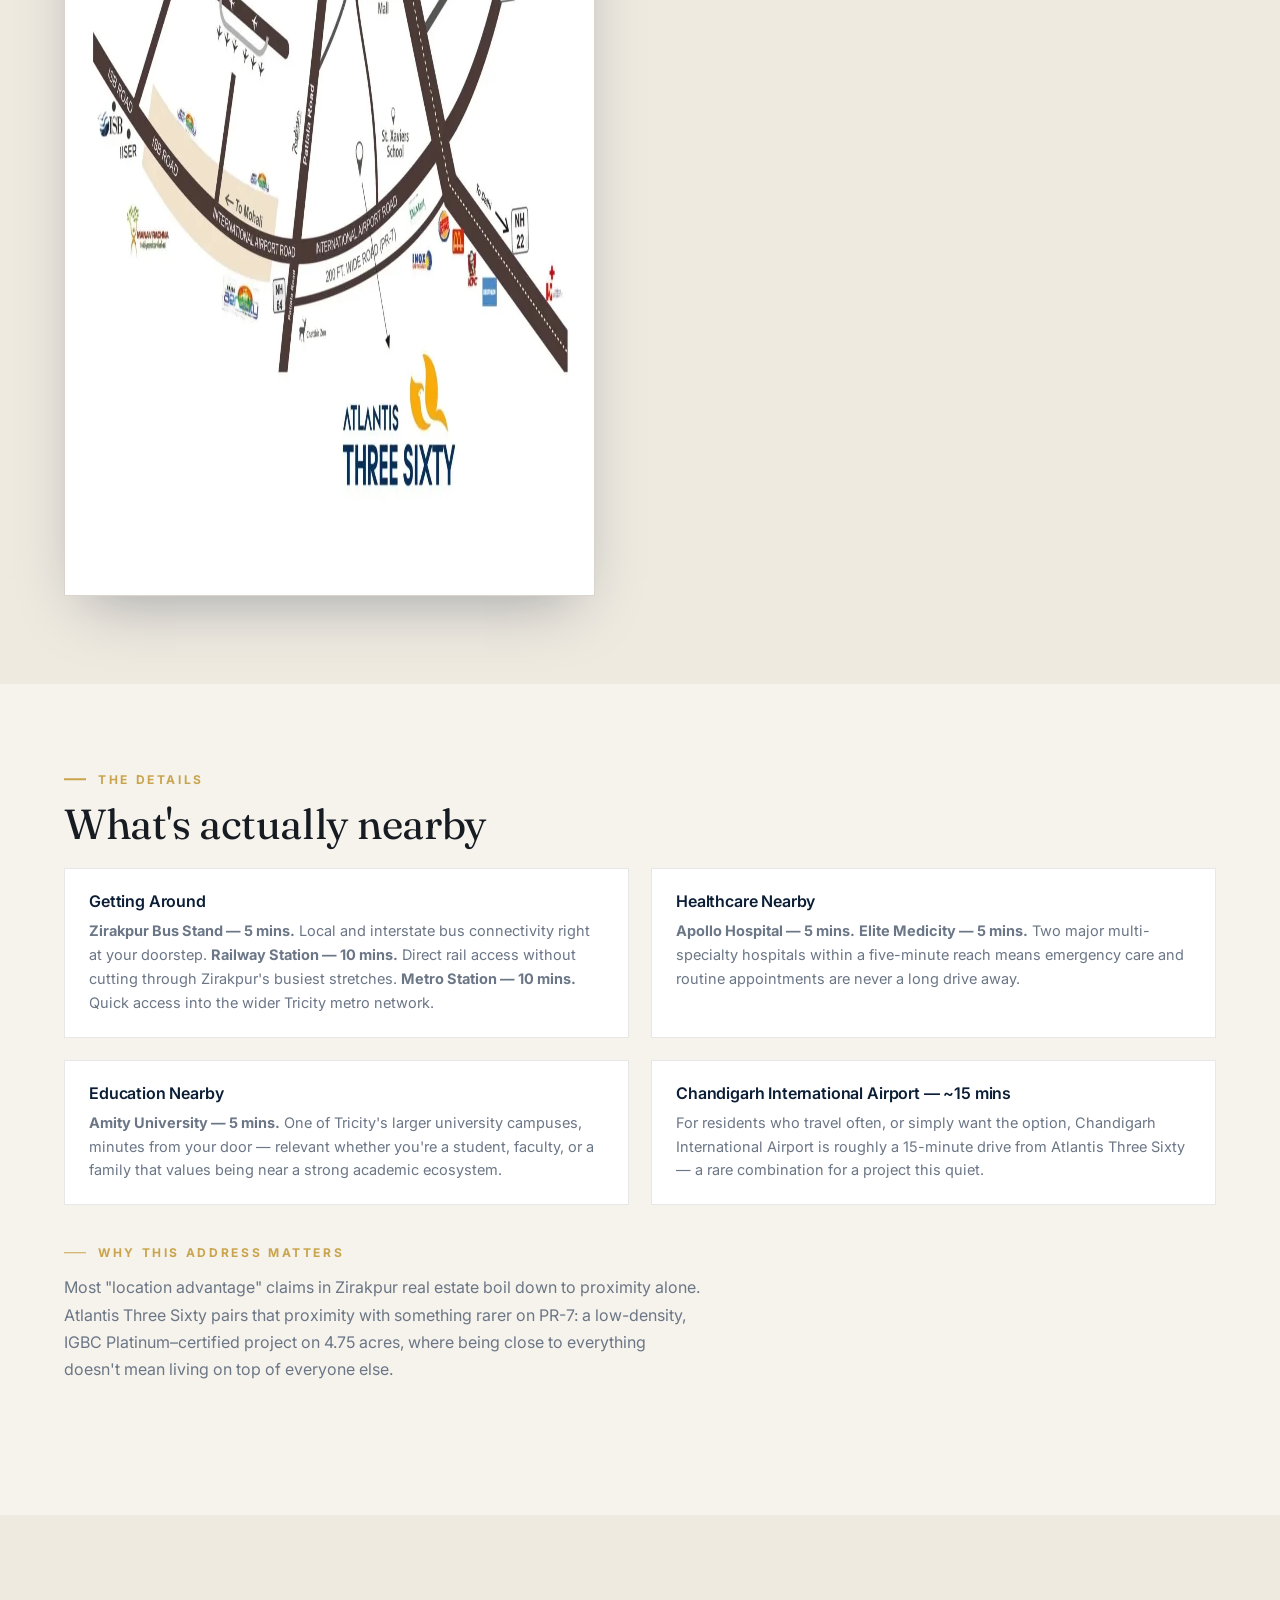
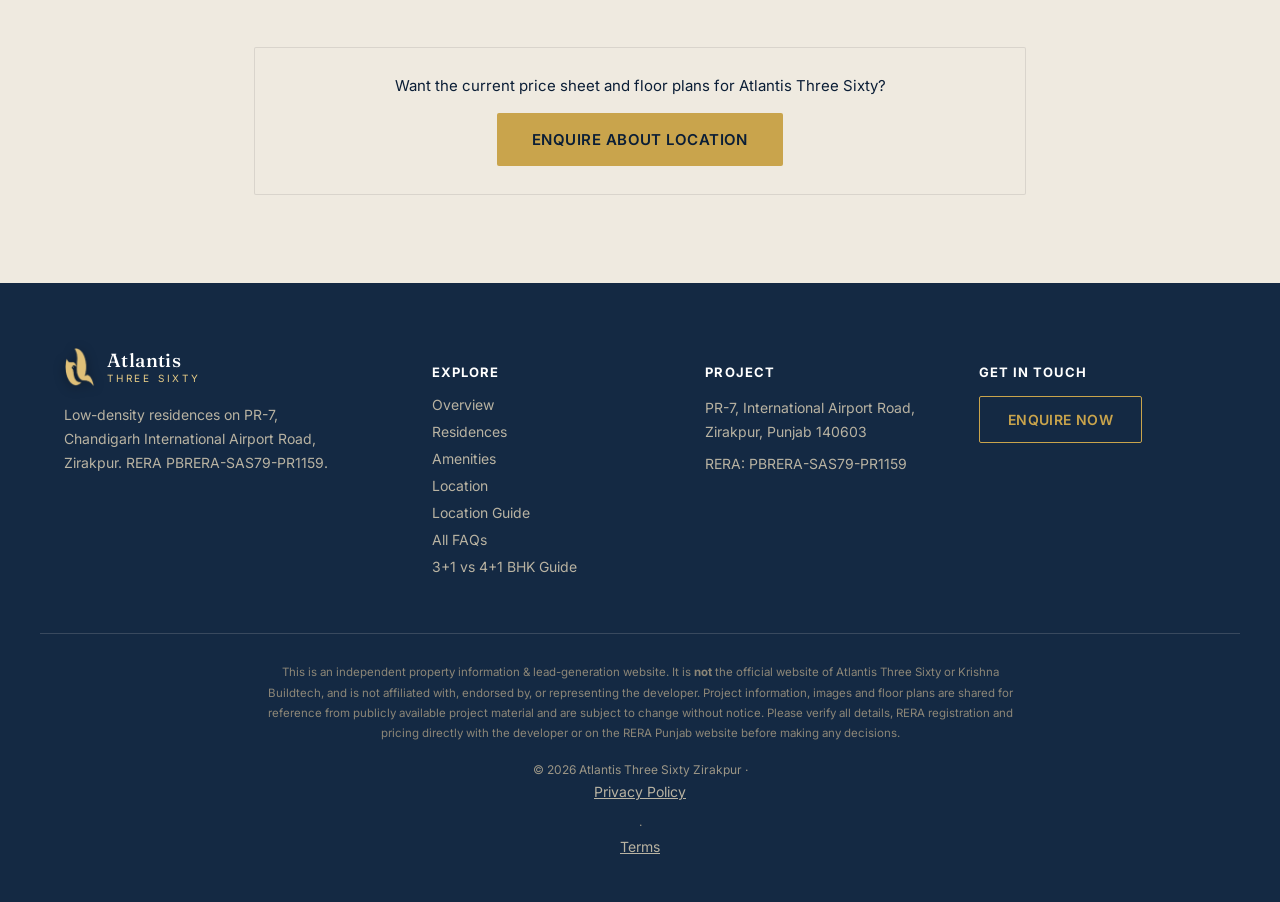
==== commit ef1a5c7c: "Add files via upload" ====
--- a/location/index.html
+++ b/location/index.html
@@ -138,7 +138,7 @@
   <div class="container">
     <div class="location-grid">
       <div class="location-map-wrap">
-        <img src="../assets/img/location-map.jpg" alt="Atlantis Three Sixty location map — PR-7 International Airport Road, Zirakpur" loading="lazy" width="1437" height="1536">
+        <picture><source srcset="../assets/img/location-map.webp" type="image/webp"><img src="../assets/img/location-map.jpg" alt="Atlantis Three Sixty location map — PR-7 International Airport Road, Zirakpur" loading="lazy" width="1437" height="1536"></picture>
       </div>
       <div class="location-facts">
         <p class="section-eyebrow">On PR-7, Chandigarh International Airport Road</p>
